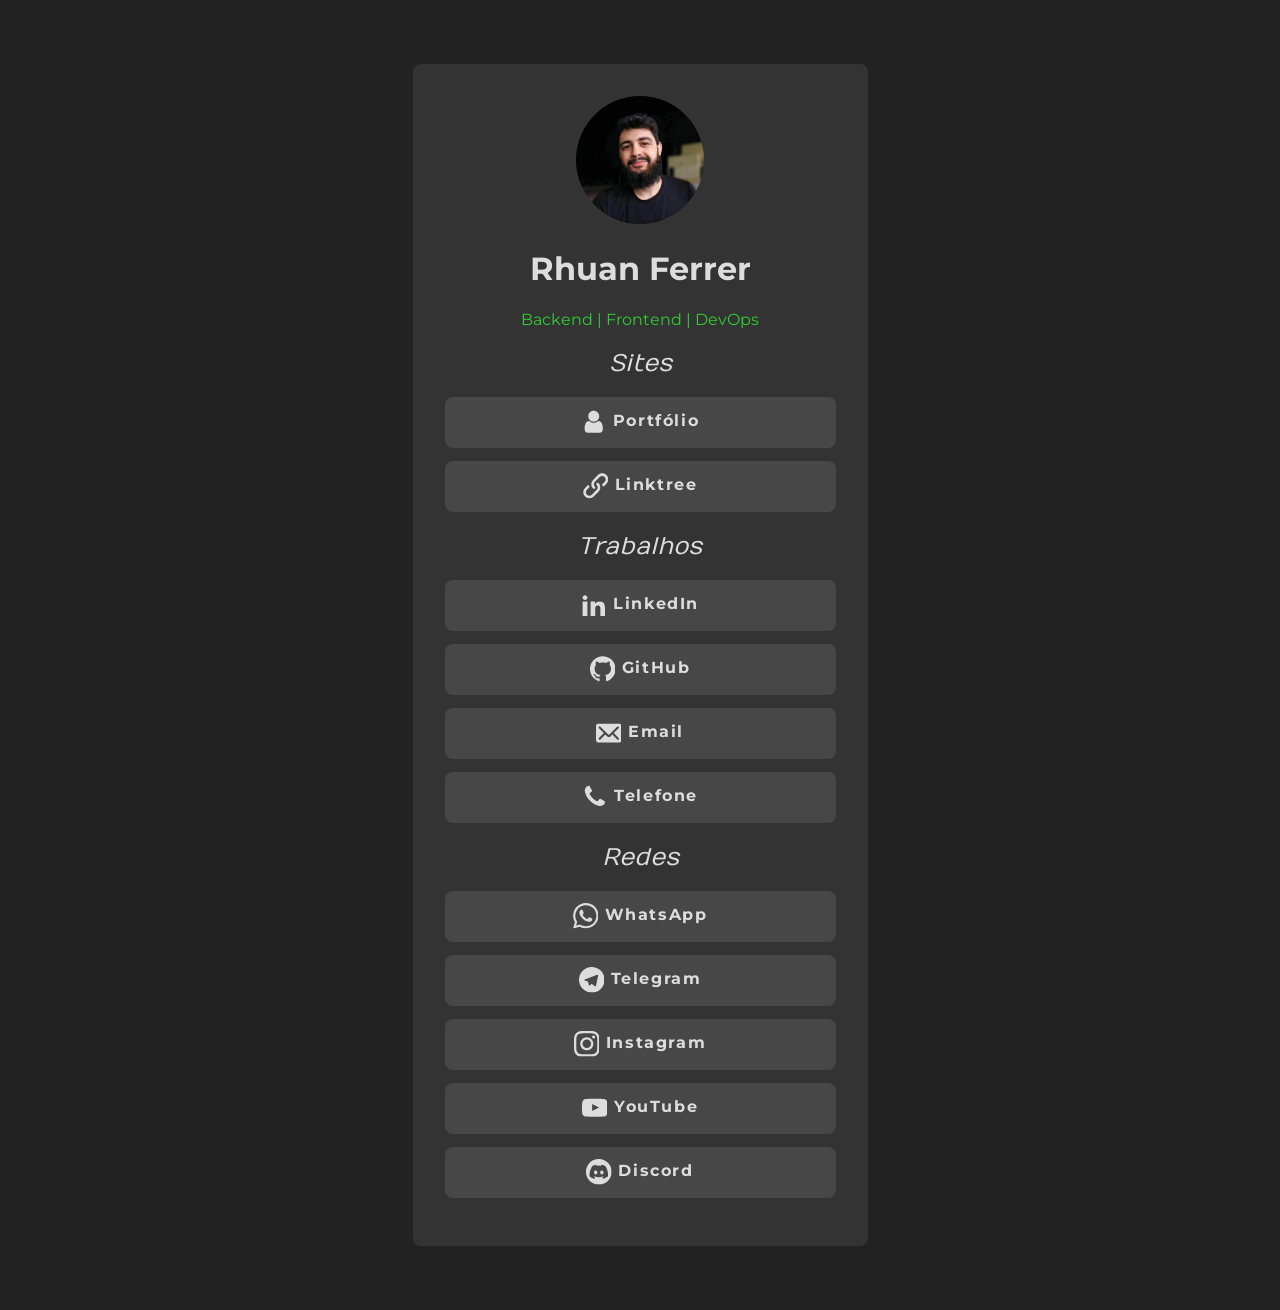
==== dev/links_sociais/index.html @ b6efd3bc "idw: add dev social links" ====
<!DOCTYPE html>
<html lang="pt">

<head>
	<meta charset="UTF-8">
	<meta name="viewport" content="width=device-width, initial-scale=1.0">

	<link rel="icon" href="assets/icons/favicon.ico" type="image/x-icon">
	<title>Rhuan Ferrer | Social Links</title>

	<link rel="stylesheet" href="css/style.css">
	<link rel="stylesheet" href="css/header.css">
	<link rel="stylesheet" href="css/content.css">
	<link rel="stylesheet" href="assets/icons/style.css">
</head>

<body>
	<main>
		<header>
			<img class="header__img" src="assets/images/profile.png" alt="Rhuan Ferrer">
			<h1>Rhuan Ferrer</h1>
			<p class="header__desc">
				<span lang="en">Backend</span> | <span lang="en">Frontend</span> | <span lang="en"></span>DevOps
			</p>
		</header>

		<section>
			<h2 class="content__sub">Sites</h2>
			<ul class="content__list">
				<li>
					<a class="content__link" href="https://www.rhuanpk.net" target="_blank" rel="noopener noreferrer">
						<svg class="icon">
							<use xlink:href="assets/icons/sites.svg#user"></use>
						</svg>
						Portfólio
					</a>
				</li>
				<li>
					<a class="content__link" href="https://linktr.ee/rhuanpk" target="_blank" rel="noopener noreferrer">
						<svg class="icon">
							<use xlink:href="assets/icons/sites.svg#link"></use>
						</svg>
						Linktree
					</a>
				</li>
			</ul>
		</section>

		<section>
			<h2 class="content__sub">Trabalhos</h2>
			<ul class="content__list">
				<li>
					<a class="content__link" href="https://www.linkedin.com/in/rhuanpk" target="_blank"
						rel="noopener noreferrer">
						<svg class="icon">
							<use xlink:href="assets/icons/trabalhos.svg#linkedin"></use>
						</svg>
						LinkedIn
					</a>
				</li>
				<li>
					<a class="content__link" href="https://github.com/rhuanpk" target="_blank"
						rel="noopener noreferrer">
						<svg class="icon">
							<use xlink:href="assets/icons/trabalhos.svg#github"></use>
						</svg>
						GitHub
					</a>
				</li>
				<li>
					<a class="content__link" href="mailto:me@rhuanpk.net">
						<svg class="icon">
							<use xlink:href="assets/icons/trabalhos.svg#email"></use>
						</svg>
						Email
					</a>
				</li>
				<li>
					<a class="content__link" href="tel:+5544999514013">
						<svg class="icon">
							<use xlink:href="assets/icons/trabalhos.svg#phone"></use>
						</svg>
						Telefone
					</a>
				</li>
			</ul>
		</section>

		<section>
			<h2 class="content__sub">Redes</h2>
			<ul class="content__list">
				<li>
					<a class="content__link" href="https://wa.me/5544999514013" target="_blank"
						rel="noopener noreferrer">
						<svg class="icon">
							<use xlink:href="assets/icons/redes.svg#whatsapp"></use>
						</svg>
						WhatsApp
					</a>
				</li>
				<li>
					<a class="content__link" href="https://t.me/rhuanpk" target="_blank" rel="noopener noreferrer">
						<svg class="icon">
							<use xlink:href="assets/icons/redes.svg#telegram"></use>
						</svg>
						Telegram
					</a>
				</li>
				<li>
					<a class="content__link" href="https://www.instagram.com/rhuanpk" target="_blank"
						rel="noopener noreferrer">
						<svg class="icon">
							<use xlink:href="assets/icons/redes.svg#instagram"></use>
						</svg>
						Instagram
					</a>
				</li>
				<li>
					<a class="content__link" href="https://www.youtube.com/@rhuanpk" target="_blank"
						rel="noopener noreferrer">
						<svg class="icon">
							<use xlink:href="assets/icons/redes.svg#youtube"></use>
						</svg>
						YouTube
					</a>
				</li>
				<li>
					<a class="content__link" href="https://discordapp.com/users/453780603540733952" target="_blank"
						rel="noopener noreferrer">
						<svg class="icon">
							<use xlink:href="assets/icons/redes.svg#discord"></use>
						</svg>
						Discord
					</a>
				</li>
			</ul>
		</section>
	</main>
</body>

</html>
---- dev/links_sociais/css/style.css ----
@import url('https://fonts.googleapis.com/css2?family=Numans&display=swap');
@import url('https://fonts.googleapis.com/css2?family=Montserrat&display=swap');

:root {
	--primary-color: #333;
	--primary-color-dark: #222;
	--primary-color-light: #ddd;
	--accent-color: limegreen;

	--border-radius: 8px;
}

body {
	background-color: var(--primary-color-dark);
	color: var(--primary-color-light);
	font-family: 'Montserrat', sans-serif;
	text-align: center;
}

main {
	background-color: var(--primary-color);
	border-radius: var(--border-radius);

	width: fit-content;
	margin: 4em auto;
	padding: 2em;
}

.icon {
	font-size: 1.6em;
	vertical-align: middle;
}
---- dev/links_sociais/css/header.css ----
.header__img {
	border-radius: 50%;
	width: 8em;
}

.header__desc {
	color: var(--accent-color);
}
---- dev/links_sociais/css/content.css ----
.content__sub {
	font-family: 'Numans', sans-serif;
	font-weight: normal;
	font-style: italic;
}

.content__list {
	list-style-type: none;
	padding-left: 0;

	&>li:not(:first-child) {
		margin-top: .8em;
	}
}

.content__link {
	background-color: color-mix(in srgb, var(--primary-color), white 10%);
	color: inherit;
	font-weight: bold;
	text-decoration: none;
	letter-spacing: .1em;
	border-radius: var(--border-radius);

	display: block;
	padding: .8em 10dvw;

	transform: scale(100%);
	transition-property: background-color, transform;
	transition-duration: 250ms;

	&:hover {
		background-color: var(--primary-color-dark);
		color: var(--accent-color);
		font-weight: normal;

		transform: scale(105%);
	}
}
---- dev/links_sociais/assets/icons/style.css ----
.icon {
	display: inline-block;
	width: 1em;
	height: 1em;
	stroke-width: 0;
	stroke: currentColor;
	fill: currentColor;
}
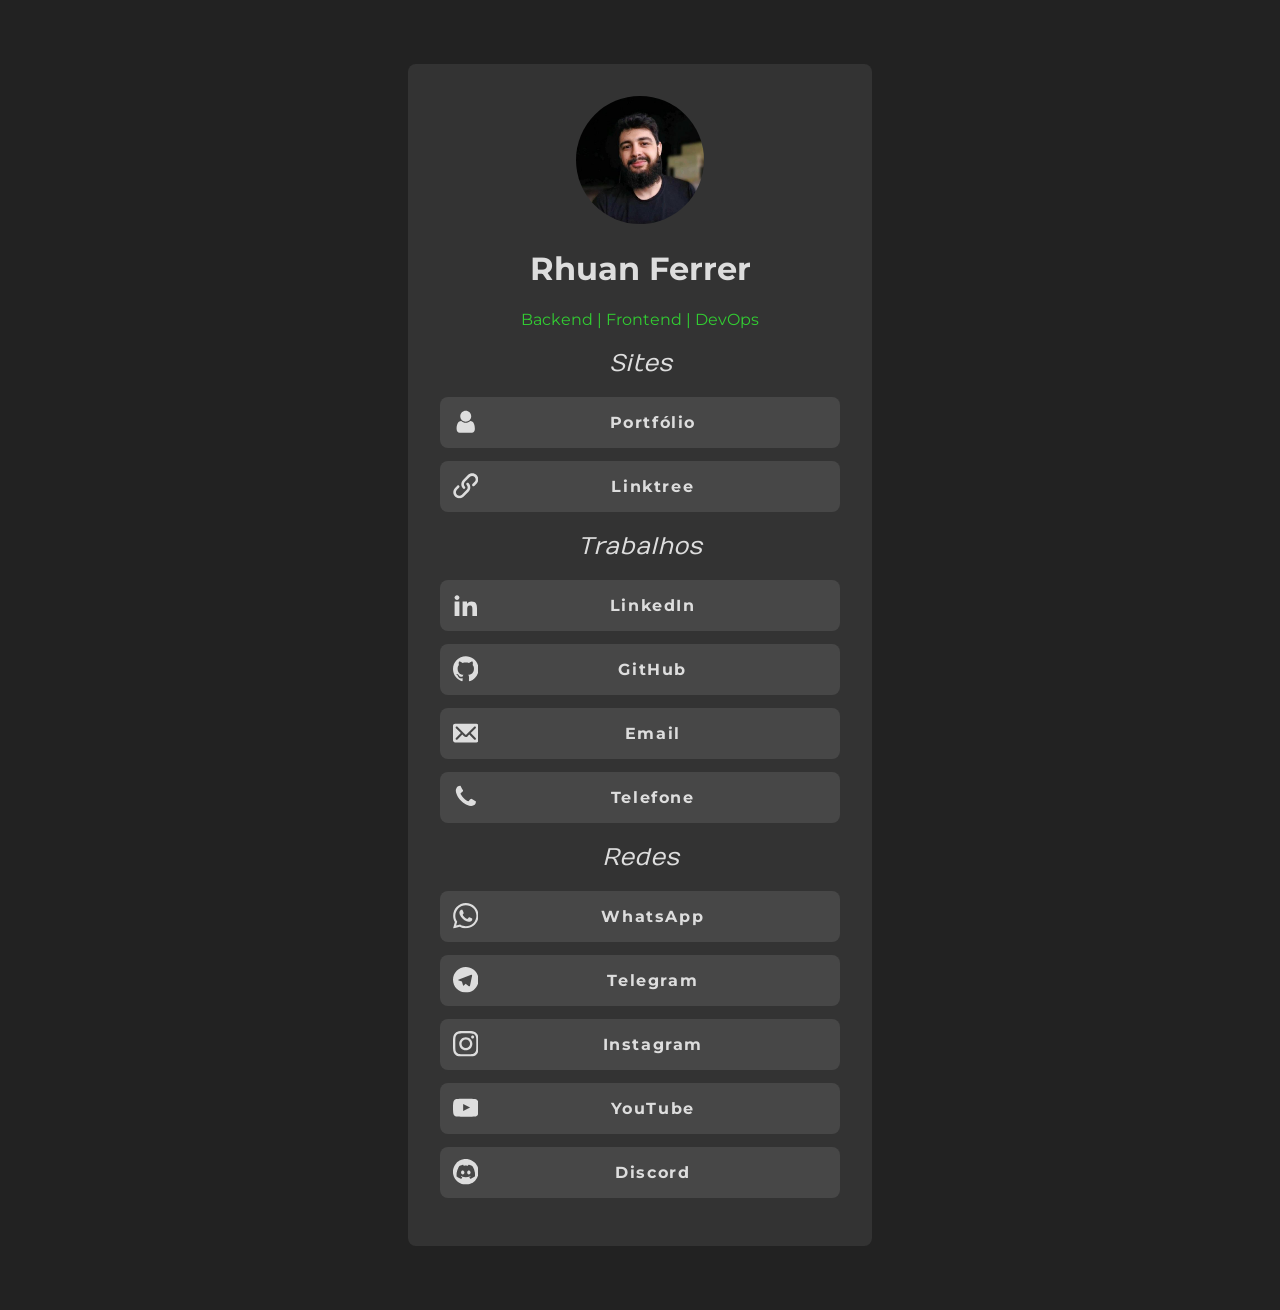
==== commit a6ca3522: "idw: upgrade social links alignment" ====
--- a/dev/links_sociais/index.html
+++ b/dev/links_sociais/index.html
@@ -32,7 +32,7 @@
 						<svg class="icon">
 							<use xlink:href="assets/icons/sites.svg#user"></use>
 						</svg>
-						Portfólio
+						<span class="content__text">Portfólio</span>
 					</a>
 				</li>
 				<li>
@@ -40,7 +40,7 @@
 						<svg class="icon">
 							<use xlink:href="assets/icons/sites.svg#link"></use>
 						</svg>
-						Linktree
+						<span class="content__text">Linktree</span>
 					</a>
 				</li>
 			</ul>
@@ -55,7 +55,7 @@
 						<svg class="icon">
 							<use xlink:href="assets/icons/trabalhos.svg#linkedin"></use>
 						</svg>
-						LinkedIn
+						<span class="content__text">LinkedIn</span>
 					</a>
 				</li>
 				<li>
@@ -64,7 +64,7 @@
 						<svg class="icon">
 							<use xlink:href="assets/icons/trabalhos.svg#github"></use>
 						</svg>
-						GitHub
+						<span class="content__text">GitHub</span>
 					</a>
 				</li>
 				<li>
@@ -72,7 +72,7 @@
 						<svg class="icon">
 							<use xlink:href="assets/icons/trabalhos.svg#email"></use>
 						</svg>
-						Email
+						<span class="content__text">Email</span>
 					</a>
 				</li>
 				<li>
@@ -80,7 +80,7 @@
 						<svg class="icon">
 							<use xlink:href="assets/icons/trabalhos.svg#phone"></use>
 						</svg>
-						Telefone
+						<span class="content__text">Telefone</span>
 					</a>
 				</li>
 			</ul>
@@ -95,7 +95,7 @@
 						<svg class="icon">
 							<use xlink:href="assets/icons/redes.svg#whatsapp"></use>
 						</svg>
-						WhatsApp
+						<span class="content__text">WhatsApp</span>
 					</a>
 				</li>
 				<li>
@@ -103,7 +103,7 @@
 						<svg class="icon">
 							<use xlink:href="assets/icons/redes.svg#telegram"></use>
 						</svg>
-						Telegram
+						<span class="content__text">Telegram</span>
 					</a>
 				</li>
 				<li>
@@ -112,7 +112,7 @@
 						<svg class="icon">
 							<use xlink:href="assets/icons/redes.svg#instagram"></use>
 						</svg>
-						Instagram
+						<span class="content__text">Instagram</span>
 					</a>
 				</li>
 				<li>
@@ -121,7 +121,7 @@
 						<svg class="icon">
 							<use xlink:href="assets/icons/redes.svg#youtube"></use>
 						</svg>
-						YouTube
+						<span class="content__text">YouTube</span>
 					</a>
 				</li>
 				<li>
@@ -130,7 +130,7 @@
 						<svg class="icon">
 							<use xlink:href="assets/icons/redes.svg#discord"></use>
 						</svg>
-						Discord
+						<span class="content__text">Discord</span>
 					</a>
 				</li>
 			</ul>
--- a/dev/links_sociais/css/style.css
+++ b/dev/links_sociais/css/style.css
@@ -7,6 +7,7 @@
 	--primary-color-light: #ddd;
 	--accent-color: limegreen;
 
+	--font-size-icon: 1.6em;
 	--border-radius: 8px;
 }
 
@@ -15,18 +16,22 @@
 	color: var(--primary-color-light);
 	font-family: 'Montserrat', sans-serif;
 	text-align: center;
+
+	/* display: flex; */
+	/* justify-content: center; */
+	/* align-items: center; */
 }
 
 main {
 	background-color: var(--primary-color);
 	border-radius: var(--border-radius);
 
-	width: fit-content;
+	max-width: 400px;
+	width: 60%;
 	margin: 4em auto;
 	padding: 2em;
 }
 
 .icon {
-	font-size: 1.6em;
-	vertical-align: middle;
+	font-size: var(--font-size-icon);
 }
--- a/dev/links_sociais/css/content.css
+++ b/dev/links_sociais/css/content.css
@@ -14,6 +14,8 @@
 }
 
 .content__link {
+	--padding: .8em;
+
 	background-color: color-mix(in srgb, var(--primary-color), white 10%);
 	color: inherit;
 	font-weight: bold;
@@ -21,8 +23,9 @@
 	letter-spacing: .1em;
 	border-radius: var(--border-radius);
 
-	display: block;
-	padding: .8em 10dvw;
+	padding: var(--padding);
+	display: flex;
+	align-items: center;
 
 	transform: scale(100%);
 	transition-property: background-color, transform;
@@ -35,4 +38,8 @@
 
 		transform: scale(105%);
 	}
+}
+
+.content__text {
+	margin: auto;
 }
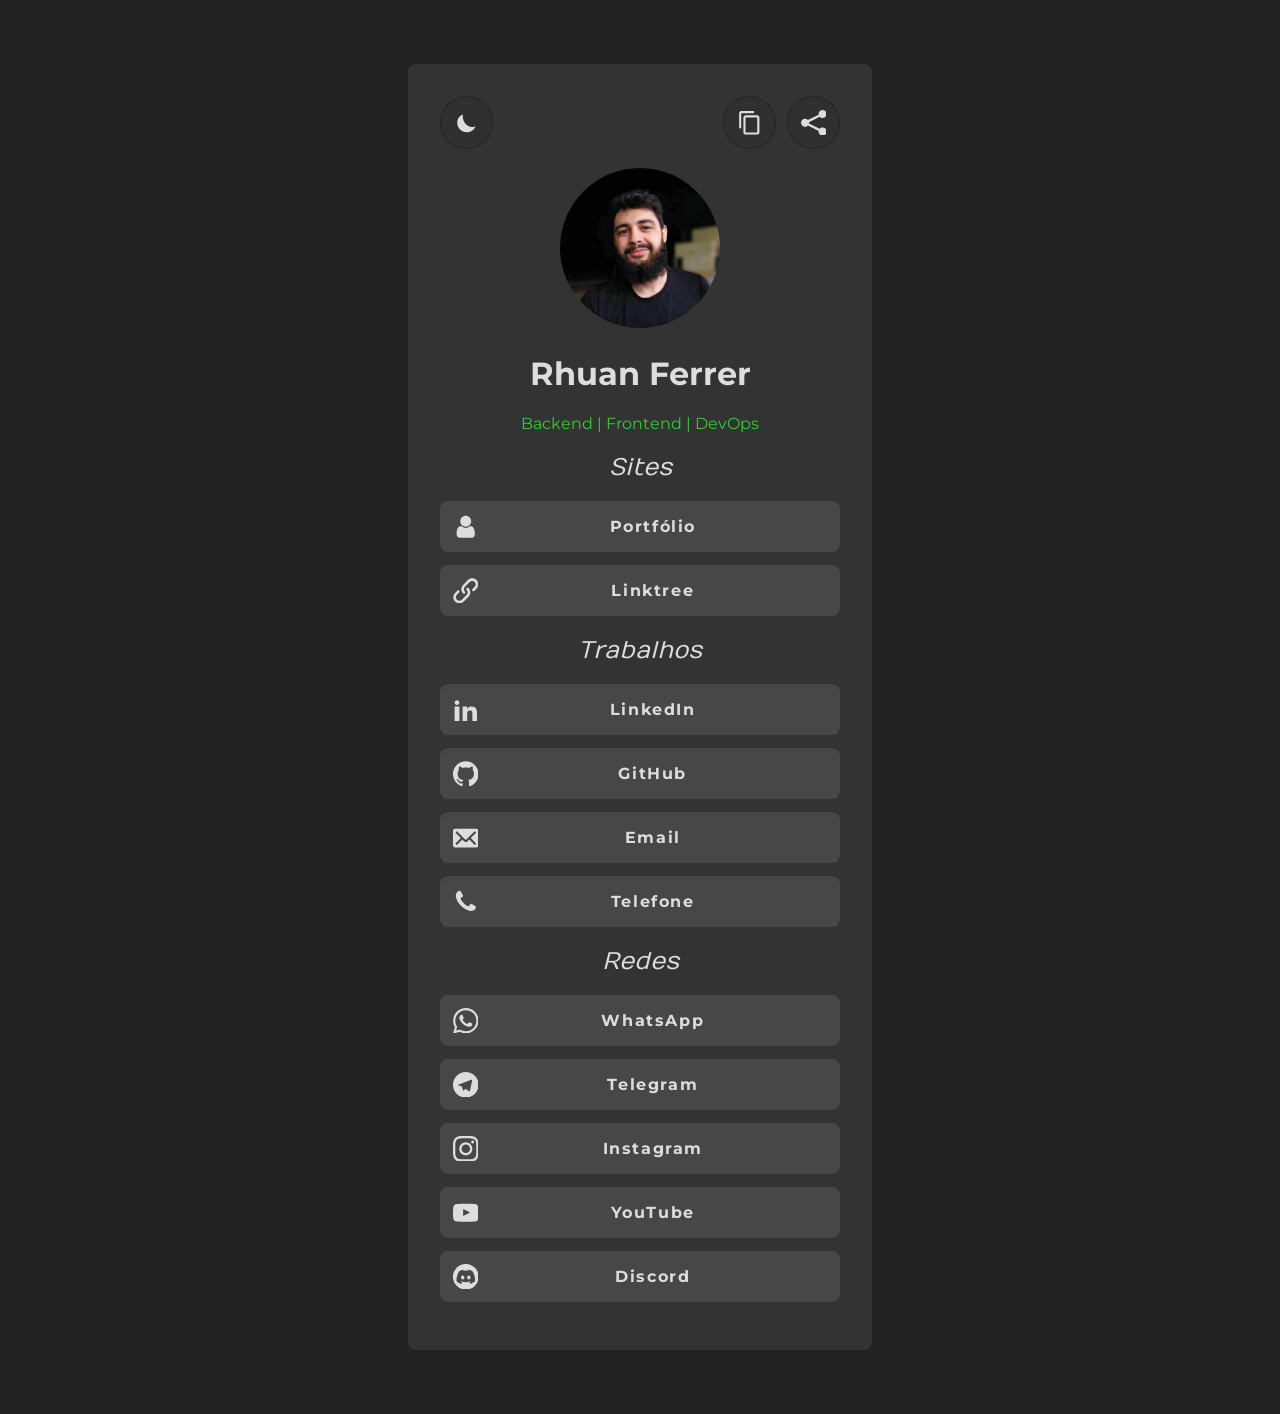
==== commit 9edaaf12: "idw: add toggle dark mode" ====
--- a/dev/links_sociais/index.html
+++ b/dev/links_sociais/index.html
@@ -12,11 +12,32 @@
 	<link rel="stylesheet" href="css/header.css">
 	<link rel="stylesheet" href="css/content.css">
 	<link rel="stylesheet" href="assets/icons/style.css">
+
+	<script src="js/script.js" defer></script>
 </head>
 
-<body>
+<body class="dark">
 	<main>
 		<header>
+			<div class="header__btns">
+				<button id="btn-theme">
+					<svg class="icon">
+						<use xlink:href="assets/icons/icons.svg#moon"></use>
+					</svg>
+				</button>
+				<div>
+					<button>
+						<svg class="icon">
+							<use xlink:href="assets/icons/icons.svg#copy"></use>
+						</svg>
+					</button>
+					<button>
+						<svg class="icon">
+							<use xlink:href="assets/icons/icons.svg#share"></use>
+						</svg>
+					</button>
+				</div>
+			</div>
 			<img class="header__img" src="assets/images/profile.png" alt="Rhuan Ferrer">
 			<h1>Rhuan Ferrer</h1>
 			<p class="header__desc">
--- a/dev/links_sociais/css/style.css
+++ b/dev/links_sociais/css/style.css
@@ -2,13 +2,22 @@
 @import url('https://fonts.googleapis.com/css2?family=Montserrat&display=swap');
 
 :root {
+	--font-size-icon: 1.6em;
+	--border-radius: 8px;
+}
+
+:root:has(.dark) {
 	--primary-color: #333;
 	--primary-color-dark: #222;
 	--primary-color-light: #ddd;
 	--accent-color: limegreen;
+}
 
-	--font-size-icon: 1.6em;
-	--border-radius: 8px;
+:root:has(.light) {
+	--primary-color: #ccc;
+	--primary-color-dark: #ddd;
+	--primary-color-light: #333;
+	--accent-color: forestgreen;
 }
 
 body {
@@ -16,6 +25,9 @@
 	color: var(--primary-color-light);
 	font-family: 'Montserrat', sans-serif;
 	text-align: center;
+
+	transition-property: background-color, color;
+	transition-duration: 500ms;
 
 	/* display: flex; */
 	/* justify-content: center; */
--- a/dev/links_sociais/css/header.css
+++ b/dev/links_sociais/css/header.css
@@ -1,6 +1,40 @@
+.header__btns {
+	margin-bottom: 1.2em;
+
+	display: flex;
+	justify-content: space-between;
+}
+
+.header__btns>div>* {
+	margin-left: .4em;
+}
+
+.header__btns button {
+	--background-color: rgb(0 0 0 / .05);
+	--background-color-dark: rgb(0 0 0 / .25);
+
+	background-color: var(--background-color);
+	border: 1px solid var(--background-color-dark);
+	font-size: 1em;
+	border-radius: 50%;
+	cursor: pointer;
+
+	padding: .8em;
+	transition: background-color, 250ms;
+
+	&:hover {
+		background-color: var(--background-color-dark);
+	}
+}
+
+.header__btns button .icon {
+	fill: var(--primary-color-light);
+	vertical-align: middle;
+}
+
 .header__img {
 	border-radius: 50%;
-	width: 8em;
+	width: 10em;
 }
 
 .header__desc {
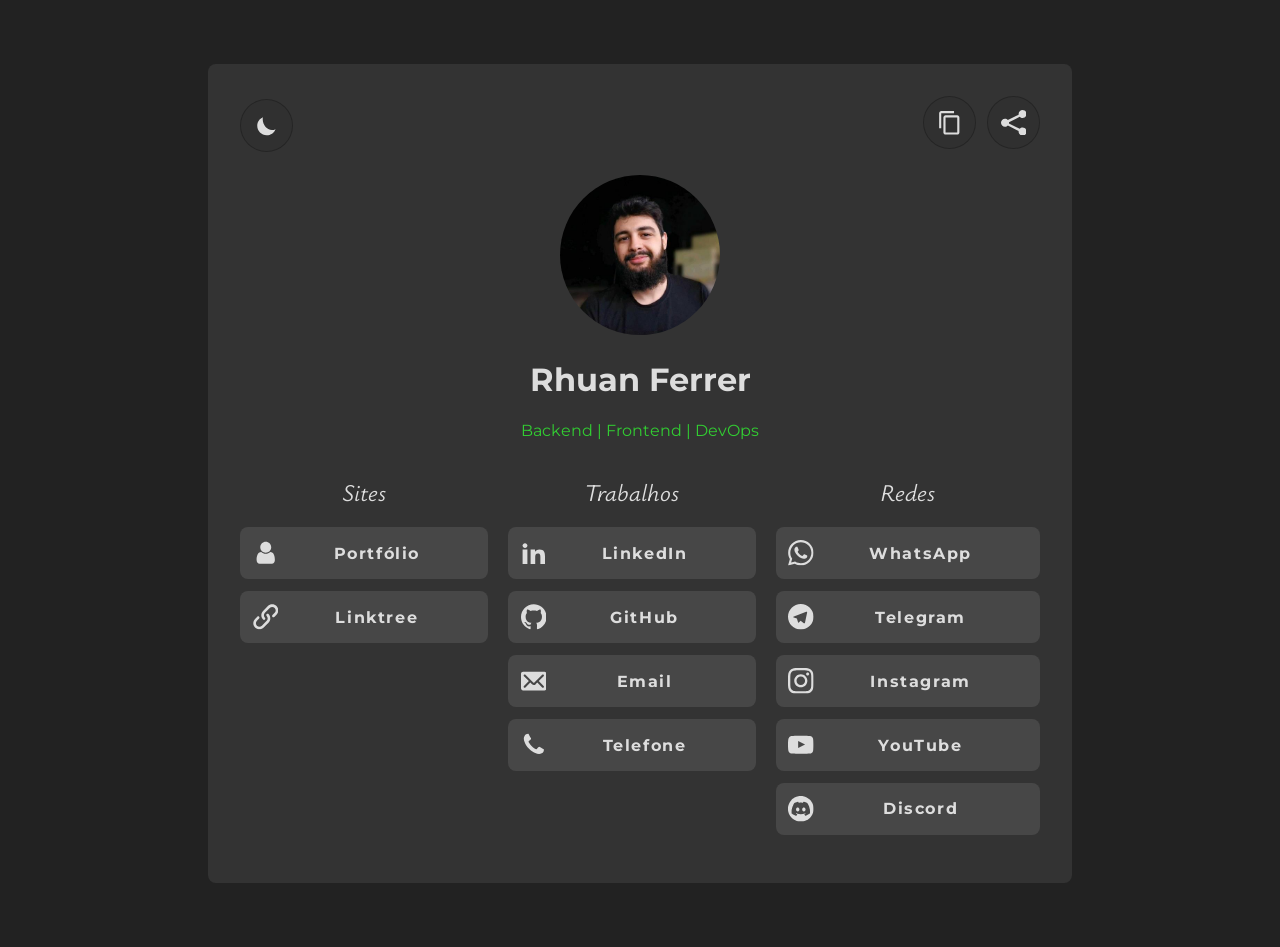
==== commit bbf9ac98: "idw: add social links desktop layout" ====
--- a/dev/links_sociais/index.html
+++ b/dev/links_sociais/index.html
@@ -45,117 +45,121 @@
 			</p>
 		</header>
 
-		<section>
-			<h2 class="content__sub">Sites</h2>
-			<ul class="content__list">
-				<li>
-					<a class="content__link" href="https://www.rhuanpk.net" target="_blank" rel="noopener noreferrer">
-						<svg class="icon">
-							<use xlink:href="assets/icons/sites.svg#user"></use>
-						</svg>
-						<span class="content__text">Portfólio</span>
-					</a>
-				</li>
-				<li>
-					<a class="content__link" href="https://linktr.ee/rhuanpk" target="_blank" rel="noopener noreferrer">
-						<svg class="icon">
-							<use xlink:href="assets/icons/sites.svg#link"></use>
-						</svg>
-						<span class="content__text">Linktree</span>
-					</a>
-				</li>
-			</ul>
-		</section>
+		<article class="content">
+			<section>
+				<h2 class="content__sub">Sites</h2>
+				<ul class="content__list">
+					<li>
+						<a class="content__link" href="https://www.rhuanpk.net" target="_blank"
+							rel="noopener noreferrer">
+							<svg class="icon">
+								<use xlink:href="assets/icons/sites.svg#user"></use>
+							</svg>
+							<span class="content__text">Portfólio</span>
+						</a>
+					</li>
+					<li>
+						<a class="content__link" href="https://linktr.ee/rhuanpk" target="_blank"
+							rel="noopener noreferrer">
+							<svg class="icon">
+								<use xlink:href="assets/icons/sites.svg#link"></use>
+							</svg>
+							<span class="content__text">Linktree</span>
+						</a>
+					</li>
+				</ul>
+			</section>
 
-		<section>
-			<h2 class="content__sub">Trabalhos</h2>
-			<ul class="content__list">
-				<li>
-					<a class="content__link" href="https://www.linkedin.com/in/rhuanpk" target="_blank"
-						rel="noopener noreferrer">
-						<svg class="icon">
-							<use xlink:href="assets/icons/trabalhos.svg#linkedin"></use>
-						</svg>
-						<span class="content__text">LinkedIn</span>
-					</a>
-				</li>
-				<li>
-					<a class="content__link" href="https://github.com/rhuanpk" target="_blank"
-						rel="noopener noreferrer">
-						<svg class="icon">
-							<use xlink:href="assets/icons/trabalhos.svg#github"></use>
-						</svg>
-						<span class="content__text">GitHub</span>
-					</a>
-				</li>
-				<li>
-					<a class="content__link" href="mailto:me@rhuanpk.net">
-						<svg class="icon">
-							<use xlink:href="assets/icons/trabalhos.svg#email"></use>
-						</svg>
-						<span class="content__text">Email</span>
-					</a>
-				</li>
-				<li>
-					<a class="content__link" href="tel:+5544999514013">
-						<svg class="icon">
-							<use xlink:href="assets/icons/trabalhos.svg#phone"></use>
-						</svg>
-						<span class="content__text">Telefone</span>
-					</a>
-				</li>
-			</ul>
-		</section>
+			<section>
+				<h2 class="content__sub">Trabalhos</h2>
+				<ul class="content__list">
+					<li>
+						<a class="content__link" href="https://www.linkedin.com/in/rhuanpk" target="_blank"
+							rel="noopener noreferrer">
+							<svg class="icon">
+								<use xlink:href="assets/icons/trabalhos.svg#linkedin"></use>
+							</svg>
+							<span class="content__text">LinkedIn</span>
+						</a>
+					</li>
+					<li>
+						<a class="content__link" href="https://github.com/rhuanpk" target="_blank"
+							rel="noopener noreferrer">
+							<svg class="icon">
+								<use xlink:href="assets/icons/trabalhos.svg#github"></use>
+							</svg>
+							<span class="content__text">GitHub</span>
+						</a>
+					</li>
+					<li>
+						<a class="content__link" href="mailto:me@rhuanpk.net">
+							<svg class="icon">
+								<use xlink:href="assets/icons/trabalhos.svg#email"></use>
+							</svg>
+							<span class="content__text">Email</span>
+						</a>
+					</li>
+					<li>
+						<a class="content__link" href="tel:+5544999514013">
+							<svg class="icon">
+								<use xlink:href="assets/icons/trabalhos.svg#phone"></use>
+							</svg>
+							<span class="content__text">Telefone</span>
+						</a>
+					</li>
+				</ul>
+			</section>
 
-		<section>
-			<h2 class="content__sub">Redes</h2>
-			<ul class="content__list">
-				<li>
-					<a class="content__link" href="https://wa.me/5544999514013" target="_blank"
-						rel="noopener noreferrer">
-						<svg class="icon">
-							<use xlink:href="assets/icons/redes.svg#whatsapp"></use>
-						</svg>
-						<span class="content__text">WhatsApp</span>
-					</a>
-				</li>
-				<li>
-					<a class="content__link" href="https://t.me/rhuanpk" target="_blank" rel="noopener noreferrer">
-						<svg class="icon">
-							<use xlink:href="assets/icons/redes.svg#telegram"></use>
-						</svg>
-						<span class="content__text">Telegram</span>
-					</a>
-				</li>
-				<li>
-					<a class="content__link" href="https://www.instagram.com/rhuanpk" target="_blank"
-						rel="noopener noreferrer">
-						<svg class="icon">
-							<use xlink:href="assets/icons/redes.svg#instagram"></use>
-						</svg>
-						<span class="content__text">Instagram</span>
-					</a>
-				</li>
-				<li>
-					<a class="content__link" href="https://www.youtube.com/@rhuanpk" target="_blank"
-						rel="noopener noreferrer">
-						<svg class="icon">
-							<use xlink:href="assets/icons/redes.svg#youtube"></use>
-						</svg>
-						<span class="content__text">YouTube</span>
-					</a>
-				</li>
-				<li>
-					<a class="content__link" href="https://discordapp.com/users/453780603540733952" target="_blank"
-						rel="noopener noreferrer">
-						<svg class="icon">
-							<use xlink:href="assets/icons/redes.svg#discord"></use>
-						</svg>
-						<span class="content__text">Discord</span>
-					</a>
-				</li>
-			</ul>
-		</section>
+			<section>
+				<h2 class="content__sub">Redes</h2>
+				<ul class="content__list">
+					<li>
+						<a class="content__link" href="https://wa.me/5544999514013" target="_blank"
+							rel="noopener noreferrer">
+							<svg class="icon">
+								<use xlink:href="assets/icons/redes.svg#whatsapp"></use>
+							</svg>
+							<span class="content__text">WhatsApp</span>
+						</a>
+					</li>
+					<li>
+						<a class="content__link" href="https://t.me/rhuanpk" target="_blank" rel="noopener noreferrer">
+							<svg class="icon">
+								<use xlink:href="assets/icons/redes.svg#telegram"></use>
+							</svg>
+							<span class="content__text">Telegram</span>
+						</a>
+					</li>
+					<li>
+						<a class="content__link" href="https://www.instagram.com/rhuanpk" target="_blank"
+							rel="noopener noreferrer">
+							<svg class="icon">
+								<use xlink:href="assets/icons/redes.svg#instagram"></use>
+							</svg>
+							<span class="content__text">Instagram</span>
+						</a>
+					</li>
+					<li>
+						<a class="content__link" href="https://www.youtube.com/@rhuanpk" target="_blank"
+							rel="noopener noreferrer">
+							<svg class="icon">
+								<use xlink:href="assets/icons/redes.svg#youtube"></use>
+							</svg>
+							<span class="content__text">YouTube</span>
+						</a>
+					</li>
+					<li>
+						<a class="content__link" href="https://discordapp.com/users/453780603540733952" target="_blank"
+							rel="noopener noreferrer">
+							<svg class="icon">
+								<use xlink:href="assets/icons/redes.svg#discord"></use>
+							</svg>
+							<span class="content__text">Discord</span>
+						</a>
+					</li>
+				</ul>
+			</section>
+		</article>
 	</main>
 </body>
 
--- a/dev/links_sociais/css/style.css
+++ b/dev/links_sociais/css/style.css
@@ -1,5 +1,5 @@
-@import url('https://fonts.googleapis.com/css2?family=Numans&display=swap');
 @import url('https://fonts.googleapis.com/css2?family=Montserrat&display=swap');
+@import url('https://fonts.googleapis.com/css2?family=Ysabeau+Infant&display=swap');
 
 :root {
 	--font-size-icon: 1.6em;
@@ -46,4 +46,11 @@
 
 .icon {
 	font-size: var(--font-size-icon);
+}
+
+@media (width > 48em) {
+	main {
+		max-width: 800px;
+		width: 75%;
+	}
 }
--- a/dev/links_sociais/css/header.css
+++ b/dev/links_sociais/css/header.css
@@ -3,10 +3,11 @@
 
 	display: flex;
 	justify-content: space-between;
+	align-items: center;
 }
 
 .header__btns>div>* {
-	margin-left: .4em;
+	margin: 0 0 .4em .4em;
 }
 
 .header__btns button {
--- a/dev/links_sociais/css/content.css
+++ b/dev/links_sociais/css/content.css
@@ -1,5 +1,10 @@
+.content {
+	display: flex;
+	flex-direction: column;
+}
+
 .content__sub {
-	font-family: 'Numans', sans-serif;
+	font-family: 'Ysabeau Infant', sans-serif;
 	font-weight: normal;
 	font-style: italic;
 }
@@ -42,4 +47,15 @@
 
 .content__text {
 	margin: auto;
+}
+
+@media (width > 48em) {
+	.content {
+		flex-direction: row;
+		gap: 20px;
+
+		&>* {
+			flex-grow: 1;
+		}
+	}
 }
